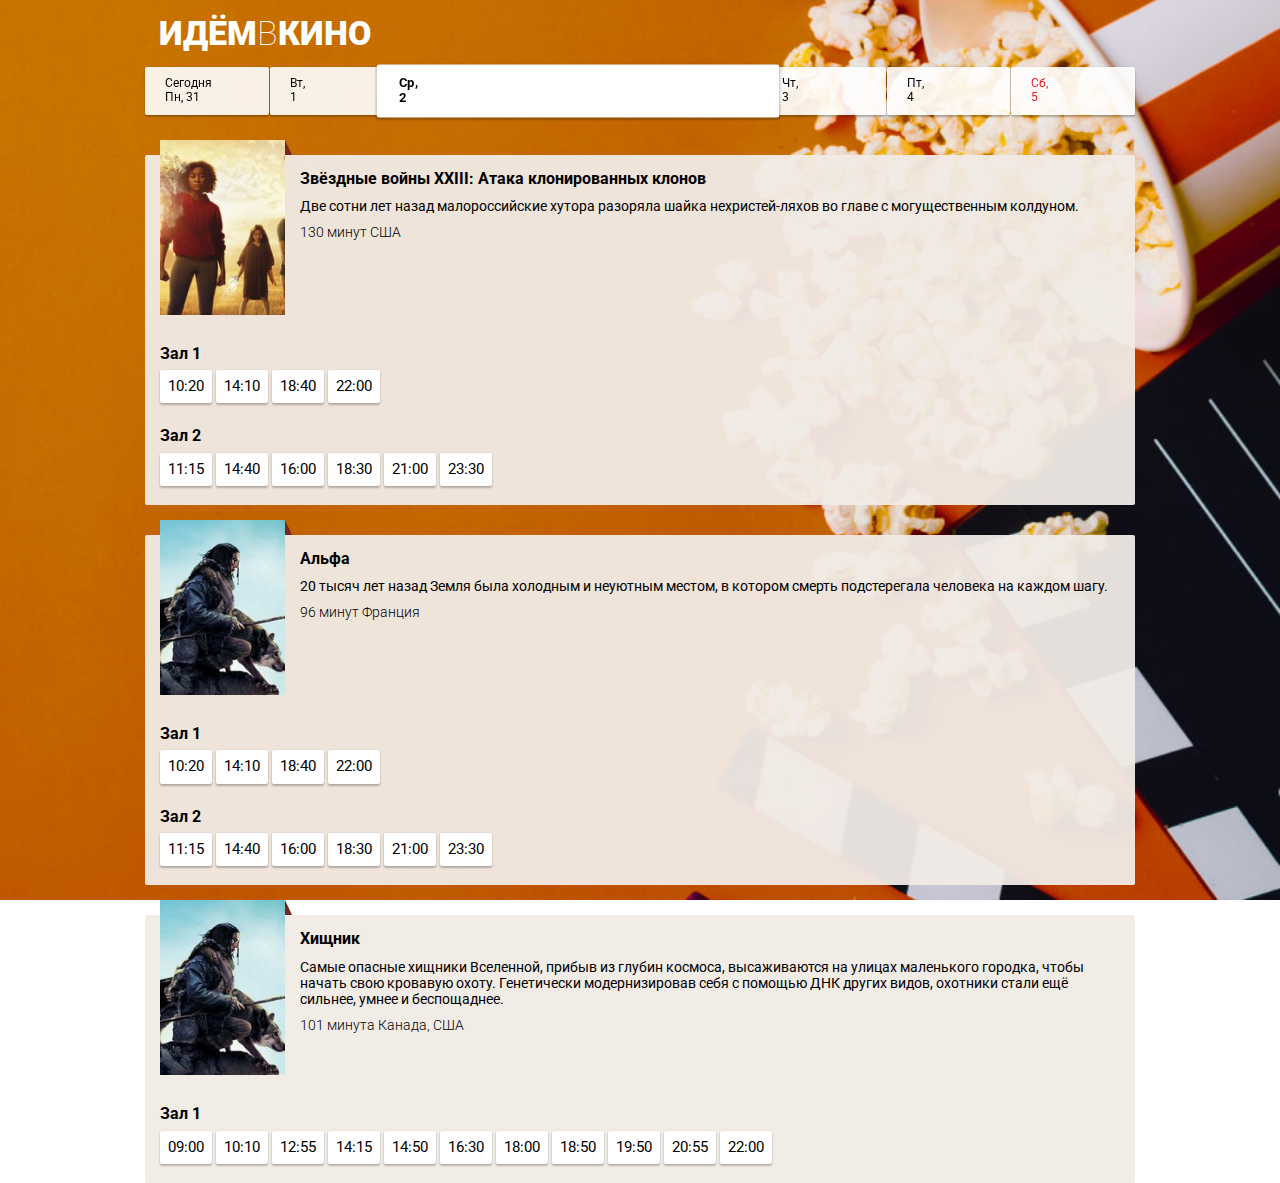
==== index.html @ c266696f "initial commit" ====
<!DOCTYPE html>
<html lang="ru">

<head>
  <meta charset="UTF-8">
  <meta name="viewport" content="width=device-width, initial-scale=1.0">
  <meta http-equiv="X-UA-Compatible" content="ie=edge">
  <title>ИдёмВКино</title>
  <link rel="stylesheet" href="css/normalize.css">
  <link rel="stylesheet" href="css/styles.css">
  <link href="https://fonts.googleapis.com/css?family=Roboto:100,300,400,500,700,900&amp;subset=cyrillic,cyrillic-ext,latin-ext" rel="stylesheet">
</head>

<body>
  <header class="page-header">
    <h1 class="page-header__title">Идём<span>в</span>кино</h1>
  </header>

  <nav class="page-nav">
    <a class="page-nav__day page-nav__day_today" href="#">
      <span class="page-nav__day-week">Пн</span><span class="page-nav__day-number">31</span>
    </a>
    <a class="page-nav__day" href="#">
      <span class="page-nav__day-week">Вт</span><span class="page-nav__day-number">1</span>
    </a>
    <a class="page-nav__day page-nav__day_chosen" href="#">
      <span class="page-nav__day-week">Ср</span><span class="page-nav__day-number">2</span>
    </a>
    <a class="page-nav__day" href="#">
      <span class="page-nav__day-week">Чт</span><span class="page-nav__day-number">3</span>
    </a>
    <a class="page-nav__day" href="#">
      <span class="page-nav__day-week">Пт</span><span class="page-nav__day-number">4</span>
    </a>
    <a class="page-nav__day page-nav__day_weekend" href="#">
      <span class="page-nav__day-week">Сб</span><span class="page-nav__day-number">5</span>
    </a>
  </nav>

  <main>
    <section class="movie">
      <div class="movie__info">
        <div class="movie__poster">
          <img class="movie__poster-image" alt="Звёздные войны постер" src="img/poster1.jpg">
        </div>
        <div class="movie__description">
          <h2 class="movie__title">Звёздные войны XXIII: Атака клонированных клонов</h2>
          <p class="movie__synopsis">Две сотни лет назад малороссийские хутора разоряла шайка нехристей-ляхов во главе с могущественным колдуном.</p>
          <p class="movie__data">
            <span class="movie__data-duration">130 минут</span>
            <span class="movie__data-origin">США</span>
          </p>
        </div>
      </div>

      <div class="movie-seances__hall">
        <h3 class="movie-seances__hall-title">Зал 1</h3>
        <ul class="movie-seances__list">
          <li class="movie-seances__time-block"><a class="movie-seances__time" href="hall.html">10:20</a></li>
          <li class="movie-seances__time-block"><a class="movie-seances__time" href="hall.html">14:10</a></li>
          <li class="movie-seances__time-block"><a class="movie-seances__time" href="hall.html">18:40</a></li>
          <li class="movie-seances__time-block"><a class="movie-seances__time" href="hall.html">22:00</a></li>
        </ul>
      </div>
      <div class="movie-seances__hall">
        <h3 class="movie-seances__hall-title">Зал 2</h3>
        <ul class="movie-seances__list">
          <li class="movie-seances__time-block"><a class="movie-seances__time" href="hall.html">11:15</a></li>
          <li class="movie-seances__time-block"><a class="movie-seances__time" href="hall.html">14:40</a></li>
          <li class="movie-seances__time-block"><a class="movie-seances__time" href="hall.html">16:00</a></li>
          <li class="movie-seances__time-block"><a class="movie-seances__time" href="hall.html">18:30</a></li>
          <li class="movie-seances__time-block"><a class="movie-seances__time" href="hall.html">21:00</a></li>
          <li class="movie-seances__time-block"><a class="movie-seances__time" href="hall.html">23:30</a></li>
        </ul>
      </div>
    </section>

    <section class="movie">
      <div class="movie__info">
        <div class="movie__poster">
          <img class="movie__poster-image" alt="Альфа постер" src="img/poster2.jpg">
        </div>
        <div class="movie__description">
          <h2 class="movie__title">Альфа</h2>
          <p class="movie__synopsis">20 тысяч лет назад Земля была холодным и неуютным местом, в котором смерть подстерегала человека на каждом шагу.</p>
          <p class="movie__data">
            <span class="movie__data-duration">96 минут</span>
            <span class="movie__data-origin">Франция</span>
          </p>
        </div>
      </div>
      <div class="movie-seances__hall">
        <h3 class="movie-seances__hall-title">Зал 1</h3>
        <ul class="movie-seances__list">
          <li class="movie-seances__time-block"><a class="movie-seances__time" href="hall.html">10:20</a></li>
          <li class="movie-seances__time-block"><a class="movie-seances__time" href="hall.html">14:10</a></li>
          <li class="movie-seances__time-block"><a class="movie-seances__time" href="hall.html">18:40</a></li>
          <li class="movie-seances__time-block"><a class="movie-seances__time" href="hall.html">22:00</a></li>
        </ul>
      </div>
      <div class="movie-seances__hall">
        <h3 class="movie-seances__hall-title">Зал 2</h3>
        <ul class="movie-seances__list">
          <li class="movie-seances__time-block"><a class="movie-seances__time" href="hall.html">11:15</a></li>
          <li class="movie-seances__time-block"><a class="movie-seances__time" href="hall.html">14:40</a></li>
          <li class="movie-seances__time-block"><a class="movie-seances__time" href="hall.html">16:00</a></li>
          <li class="movie-seances__time-block"><a class="movie-seances__time" href="hall.html">18:30</a></li>
          <li class="movie-seances__time-block"><a class="movie-seances__time" href="hall.html">21:00</a></li>
          <li class="movie-seances__time-block"><a class="movie-seances__time" href="hall.html">23:30</a></li>
        </ul>
      </div>
    </section>

    <section class="movie">
      <div class="movie__info">
        <div class="movie__poster">
          <img class="movie__poster-image" alt="Хищник постер" src="img/poster2.jpg">
        </div>
        <div class="movie__description">
          <h2 class="movie__title">Хищник</h2>
          <p class="movie__synopsis">Самые опасные хищники Вселенной, прибыв из глубин космоса, высаживаются на улицах маленького городка, чтобы начать свою кровавую охоту. Генетически модернизировав себя с помощью ДНК других видов, охотники стали ещё сильнее, умнее и беспощаднее.</p>
          <p class="movie__data">
            <span class="movie__data-duration">101 минута</span>
            <span class="movie__data-origin">Канада, США</span>
          </p>
        </div>
      </div>
      <div class="movie-seances__hall">
        <h3 class="movie-seances__hall-title">Зал 1</h3>
        <ul class="movie-seances__list">
          <li class="movie-seances__time-block"><a class="movie-seances__time" href="hall.html">09:00</a></li>
          <li class="movie-seances__time-block"><a class="movie-seances__time" href="hall.html">10:10</a></li>
          <li class="movie-seances__time-block"><a class="movie-seances__time" href="hall.html">12:55</a></li>
          <li class="movie-seances__time-block"><a class="movie-seances__time" href="hall.html">14:15</a></li>
          <li class="movie-seances__time-block"><a class="movie-seances__time" href="hall.html">14:50</a></li>
          <li class="movie-seances__time-block"><a class="movie-seances__time" href="hall.html">16:30</a></li>
          <li class="movie-seances__time-block"><a class="movie-seances__time" href="hall.html">18:00</a></li>
          <li class="movie-seances__time-block"><a class="movie-seances__time" href="hall.html">18:50</a></li>
          <li class="movie-seances__time-block"><a class="movie-seances__time" href="hall.html">19:50</a></li>
          <li class="movie-seances__time-block"><a class="movie-seances__time" href="hall.html">20:55</a></li>
          <li class="movie-seances__time-block"><a class="movie-seances__time" href="hall.html">22:00</a></li>
        </ul>
      </div>
    </section>
  </main>

</body>
</html>
---- css/styles.css ----
@charset "UTF-8";
* {
  margin: 0;
  padding: 0;
  box-sizing: border-box;
}

html {
  font-family: "Roboto", sans-serif;
  font-size: 62.5%;
}

body {
  background-image: url("../img/background.jpg");
  background-size: cover;
  background-attachment: fixed;
  background-position: right;
}

.page-header {
  padding: 1.4rem;
}

.page-header__title {
  margin: 0;
  font-weight: 900;
  font-size: 3.4rem;
  color: #FFFFFF;
  text-transform: uppercase;
}
.page-header__title span {
  font-weight: 100;
}

/* ~~~~~~~~~~~~ Главная ~~~~~~~~~~~~ */
.page-nav {
  position: sticky;
  top: 2px;
  padding-bottom: 1rem;
  display: flex;
  flex-wrap: nowrap;
  align-items: stretch;
  color: #000000;
  z-index: 10;
}
.page-nav .page-nav__day {
  flex-basis: 12.5%;
  font-size: 1.2rem;
  padding: 1rem;
  background: rgba(255, 255, 255, 0.9);
  box-shadow: 0px 2px 2px rgba(0, 0, 0, 0.24), 0px 0px 2px rgba(0, 0, 0, 0.12);
  border-radius: 2px;
  text-decoration: none;
  color: #000000;
}
.page-nav .page-nav__day:hover:not(.page-nav__day_chosen) {
  background: rgba(245, 245, 245, 0.9);
}
.page-nav .page-nav__day + .page-nav__day {
  margin-left: 1px;
}
.page-nav .page-nav__day .page-nav__day-week::after {
  content: ",";
}
.page-nav .page-nav__day .page-nav__day-number::before {
  content: " ";
}
.page-nav .page-nav__day .page-nav__day-week, .page-nav .page-nav__day .page-nav__day-number {
  display: block;
}
.page-nav .page-nav__day_chosen {
  flex-grow: 1;
  background-color: #FFFFFF;
  font-weight: 700;
  transform: scale(1.1);
}
.page-nav .page-nav__day_weekend {
  color: #DE2121;
}
.page-nav .page-nav__day_next {
  text-align: center;
}
.page-nav .page-nav__day_next::before {
  content: ">";
  font-family: monospace;
  font-weight: 700;
  font-size: 2.4rem;
}
.page-nav .page-nav__day_today .page-nav__day-week::before {
  content: "Сегодня";
  display: block;
}
.page-nav .page-nav__day_today .page-nav__day-week, .page-nav .page-nav__day_today .page-nav__day-number {
  display: inline;
}

.movie {
  position: relative;
  padding: 1.5rem;
  margin-top: 3rem;
  background: rgba(241, 235, 230, 0.95);
  color: #000000;
}
.movie .movie__info {
  display: flex;
}
.movie .movie__poster {
  position: relative;
  width: 12.5rem;
  height: 17.5rem;
  /*    left: 1.5rem;
      top: -1.5rem;*/
}
.movie .movie__poster .movie__poster-image {
  position: relative;
  top: -3rem;
  width: 12.5rem;
  height: 17.5rem;
}
.movie .movie__poster::after {
  content: "";
  display: block;
  position: absolute;
  right: -0.7rem;
  top: -3rem;
  border: 1.5rem solid transparent;
  border-bottom: 0 solid transparent;
  border-right: 0 solid transparent;
  border-left: 0.7rem solid rgb(119, 39, 32);
}
.movie .movie__description {
  flex-grow: 1;
  padding-left: 1.5rem;
}
.movie .movie__title {
  font-weight: 700;
  font-size: 1.6rem;
}
.movie .movie__synopsis {
  font-size: 1.4rem;
  margin-top: 1rem;
}
.movie .movie__data {
  font-size: 1.4rem;
  font-weight: 300;
  margin-top: 1rem;
}
.movie .movie-seances__hall + .movie-seances__hall {
  margin-top: 2rem;
}
.movie .movie-seances__hall .movie-seances__hall-title {
  font-weight: 700;
  font-size: 1.6rem;
}
.movie .movie-seances__hall .movie-seances__list {
  margin-top: 0.7rem;
  font-size: 0;
}
.movie .movie-seances__hall .movie-seances__time-block {
  display: inline-block;
  margin-bottom: 4px;
}
.movie .movie-seances__hall .movie-seances__time-block:nth-last-of-type(n + 1) {
  margin-right: 4px;
}
.movie .movie-seances__hall .movie-seances__time {
  display: block;
  padding: 8px;
  box-shadow: 0px 2px 2px rgba(0, 0, 0, 0.24), 0px 0px 2px rgba(0, 0, 0, 0.12);
  border-radius: 2px;
  background-color: #FFFFFF;
  color: #000000;
  text-decoration: none;
  font-size: 1.5rem;
}
.movie .movie-seances__hall .movie-seances__time:hover {
  background-color: #e7e7e7;
}
.movie .movie-seances__hall .movie-seances__time:active {
  position: relative;
  top: 1px;
  box-shadow: 0px 1px 1px rgba(0, 0, 0, 0.24), inset 1px 1px 1px rgba(0, 0, 0, 0.12);
}

/* ~~~~~~~~~~~~ Кинозал ~~~~~~~~~~~~ */
.accepting-button {
  display: block;
  margin: 3rem auto 0;
  box-shadow: 0px 3px 3px rgba(0, 0, 0, 0.24), 0px 0px 3px rgba(0, 0, 0, 0.12);
  border-radius: 3px;
  border: none;
  padding: 12px 57px;
  text-transform: uppercase;
  font-weight: 500;
  font-size: 1.4rem;
  background-color: #16A6AF;
  color: #FFFFFF;
}
.accepting-button:hover {
  background-color: #14959b;
}
.accepting-button:active {
  position: relative;
  top: 2px;
  box-shadow: 0px 1px 1px rgba(0, 0, 0, 0.24), inset 2px 2px 2px rgba(0, 0, 0, 0.12);
}

.buying {
  background-color: rgba(241, 235, 230, 0.95);
  padding-bottom: 3rem;
}

.buying__info {
  display: flex;
  align-items: center;
  justify-content: space-between;
  padding: 1.5rem;
}
.buying__info .buying__info-description {
  padding-right: 1.5rem;
}
.buying__info .buying__info-title, .buying__info .buying__info-hall {
  font-size: 1.6rem;
  font-weight: 700;
}
.buying__info .buying__info-start {
  font-size: 1.4rem;
  font-weight: 300;
  margin: 0.7rem 0;
}
.buying__info .buying__info-hint {
  position: relative;
  font-weight: 300;
  font-size: 1.4rem;
  text-align: center;
}
.buying__info .buying__info-hint p {
  position: relative;
  width: 10rem;
}
.buying__info .buying__info-hint p::before {
  content: "";
  position: absolute;
  left: -1rem;
  top: calc(50% - 1.6rem);
  display: block;
  width: 2.4rem;
  height: 3.2rem;
  background-image: url(../img/hint.png);
  background-size: 2.4rem 3.2rem;
}

.conf-step {
  text-align: center;
  background-color: #171D24;
  padding: 1.5rem 3rem 1.5rem;
}

.conf-step__wrapper {
  font-size: 0;
  display: inline-block;
  background-image: url(../img/screen.png);
  background-position: top;
  background-repeat: no-repeat;
  background-size: 100%;
  padding-top: 3rem;
}
.conf-step__wrapper::before {
  content: "";
}

.conf-step__row + .conf-step__row {
  margin-top: 4px;
}

.conf-step__chair {
  display: inline-block;
  vertical-align: middle;
  width: 2rem;
  height: 2rem;
  border: 1px solid #525252;
  box-sizing: border-box;
  border-radius: 4px;
}
.conf-step__chair:not(:first-of-type) {
  margin-left: 4px;
}

.conf-step__chair_disabled {
  opacity: 0;
}

.conf-step__chair_standard {
  background-color: #FFFFFF;
}

.conf-step__chair_vip {
  background-color: #F9953A;
}

.conf-step__chair_taken {
  background-color: transparent;
}

.conf-step__chair_selected {
  background-color: #25C4CE;
  box-shadow: 0px 0px 4px #16A6AF;
  transform: scale(1.2);
}

.conf-step__legend {
  padding-top: 3rem;
  font-size: 1.4rem;
  font-weight: 300;
  color: #FFFFFF;
  display: flex;
  flex-wrap: nowrap;
  text-align: left;
}
.conf-step__legend .col {
  max-width: 25rem;
}
.conf-step__legend .col:first-of-type {
  padding-right: 1.5rem;
  margin-left: auto;
}
.conf-step__legend .col:last-of-type {
  margin-right: auto;
}
.conf-step__legend .conf-step__legend-price + .conf-step__legend-price {
  margin-top: 1rem;
}

/* ~~~~~~~~~~~~ Билет ~~~~~~~~~~~~ */
.ticket__check, .ticket__info-wrapper {
  padding-left: 1.5rem;
  padding-right: 1.5rem;
  background-color: rgba(241, 235, 230, 0.95);
}

.ticket__check {
  position: relative;
  padding-top: 2.5rem;
  padding-bottom: 2.5rem;
}
.ticket__check::before {
  content: "";
  display: block;
  position: absolute;
  top: -3px;
  left: 0;
  right: 0;
  height: 3px;
  background-image: url(../img/border-top.png);
  background-size: 10px 3px;
}
.ticket__check::after {
  content: "";
  display: block;
  position: absolute;
  bottom: -3px;
  left: 0;
  right: 0;
  height: 3px;
  background-image: url(../img/border-bottom.png);
  background-size: 10px 3px;
}

.ticket__info-wrapper {
  position: relative;
  margin-top: 6px;
  padding-top: 2rem;
  padding-bottom: 3rem;
}
.ticket__info-wrapper::before {
  content: "";
  display: block;
  position: absolute;
  top: -3px;
  left: 0;
  right: 0;
  height: 3px;
  background-image: url(../img/border-top.png);
  background-size: 10px 3px;
}
.ticket__info-wrapper::after {
  content: "";
  display: block;
  position: absolute;
  bottom: -3px;
  left: 0;
  right: 0;
  height: 3px;
  background-image: url(../img/border-bottom.png);
  background-size: 10px 3px;
}

.ticket__check-title {
  font-weight: 700;
  font-size: 2.2rem;
  text-transform: uppercase;
  color: #C76F00;
}

.ticket__info {
  font-size: 1.6rem;
  color: #000000;
}
.ticket__info + .ticket__info {
  margin-top: 1rem;
}

.ticket__details {
  font-weight: 700;
}

.ticket__hint {
  font-weight: 300;
  font-size: 1.4rem;
  margin-top: 3rem;
}
.ticket__hint + .ticket__hint {
  margin-top: 1rem;
}

.ticket__info-qr {
  display: block;
  margin: 3rem auto 0;
  width: 20rem;
  height: 20rem;
}

@media screen and (max-width: 478px) {
  .movie__info {
    flex-direction: column;
    margin-bottom: 2rem;
  }
}
@media screen and (min-width: 479px) {
  .page-nav .page-nav__day {
    padding: 1rem 2rem;
  }
}
@media screen and (min-width: 990px) {
  .page-header, nav, main {
    width: 990px;
    margin: auto;
  }
  .movie, .buying {
    border-radius: 2px;
  }
  .buying__info-hint {
    display: none;
  }
}
/*================================================================*/
.movie .movie-seances__hall .accepting-button-disabled {
  background-color: #888888;
  pointer-events: none;
}

.accepting-button:disabled {
  background-color: #888888;
  pointer-events: none;
}

/*# sourceMappingURL=styles.css.map */
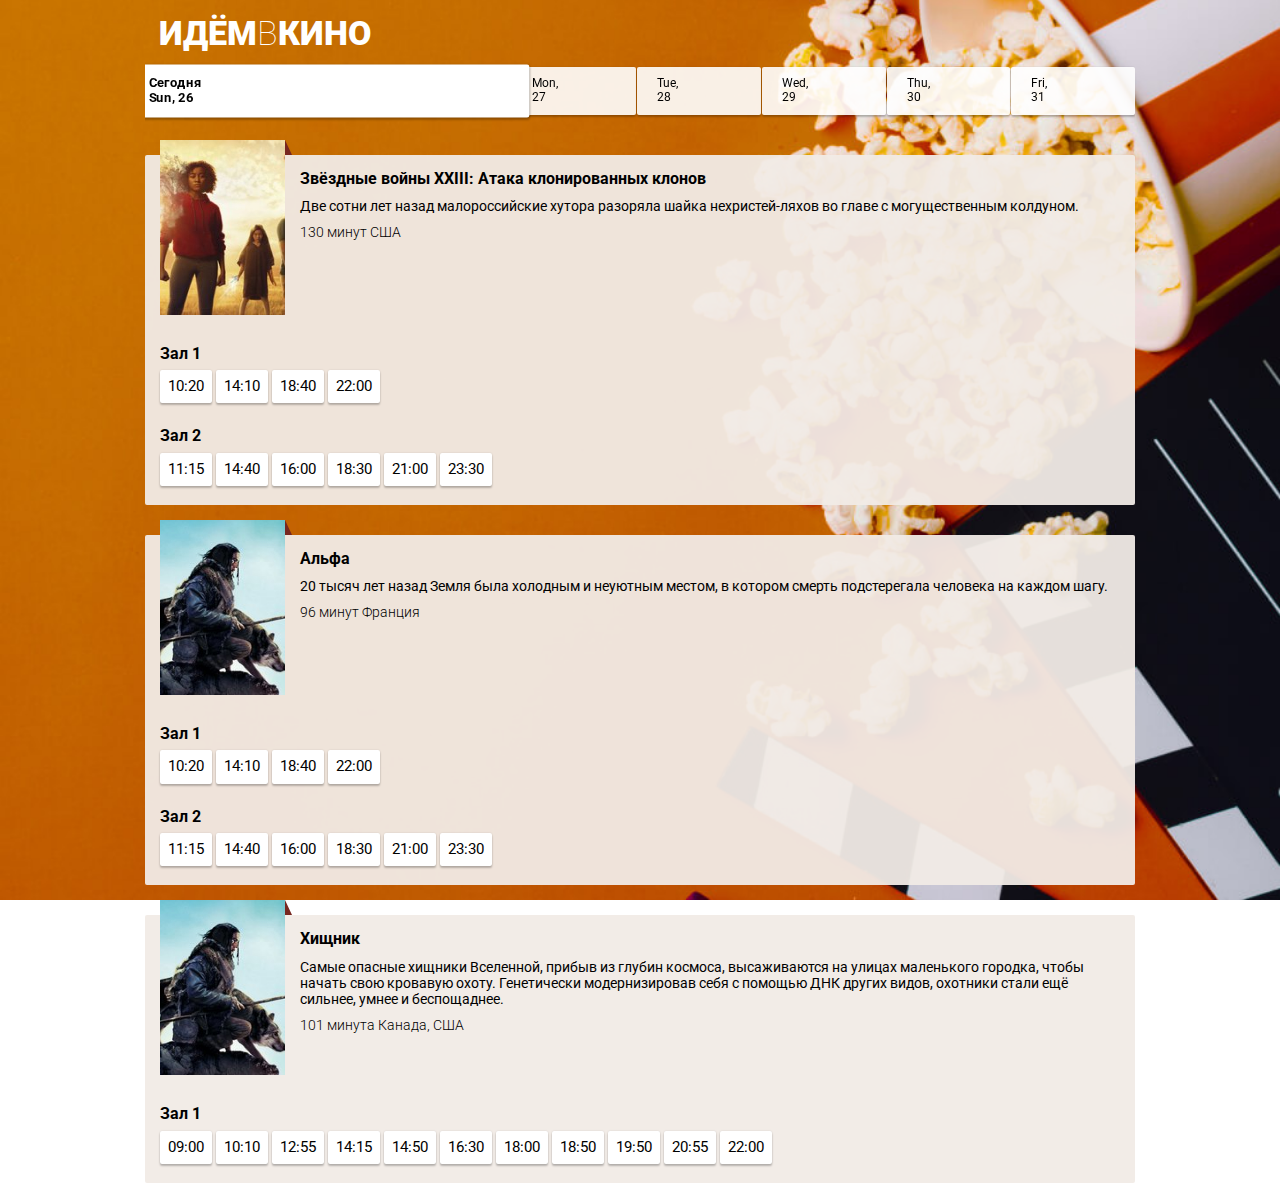
==== commit 8ec4cd4e: "homepage calendar is done" ====
--- a/index.html
+++ b/index.html
@@ -6,6 +6,7 @@
   <meta name="viewport" content="width=device-width, initial-scale=1.0">
   <meta http-equiv="X-UA-Compatible" content="ie=edge">
   <title>ИдёмВКино</title>
+  <script src="../js/cinema.js" defer></script>
   <link rel="stylesheet" href="css/normalize.css">
   <link rel="stylesheet" href="css/styles.css">
   <link href="https://fonts.googleapis.com/css?family=Roboto:100,300,400,500,700,900&amp;subset=cyrillic,cyrillic-ext,latin-ext" rel="stylesheet">
@@ -56,21 +57,21 @@
       <div class="movie-seances__hall">
         <h3 class="movie-seances__hall-title">Зал 1</h3>
         <ul class="movie-seances__list">
-          <li class="movie-seances__time-block"><a class="movie-seances__time" href="hall.html">10:20</a></li>
-          <li class="movie-seances__time-block"><a class="movie-seances__time" href="hall.html">14:10</a></li>
-          <li class="movie-seances__time-block"><a class="movie-seances__time" href="hall.html">18:40</a></li>
-          <li class="movie-seances__time-block"><a class="movie-seances__time" href="hall.html">22:00</a></li>
+          <li class="movie-seances__time-block"><a class="movie-seances__time" href="html/hall.html">10:20</a></li>
+          <li class="movie-seances__time-block"><a class="movie-seances__time" href="html/hall.html">14:10</a></li>
+          <li class="movie-seances__time-block"><a class="movie-seances__time" href="html/hall.html">18:40</a></li>
+          <li class="movie-seances__time-block"><a class="movie-seances__time" href="html/hall.html">22:00</a></li>
         </ul>
       </div>
       <div class="movie-seances__hall">
         <h3 class="movie-seances__hall-title">Зал 2</h3>
         <ul class="movie-seances__list">
-          <li class="movie-seances__time-block"><a class="movie-seances__time" href="hall.html">11:15</a></li>
-          <li class="movie-seances__time-block"><a class="movie-seances__time" href="hall.html">14:40</a></li>
-          <li class="movie-seances__time-block"><a class="movie-seances__time" href="hall.html">16:00</a></li>
-          <li class="movie-seances__time-block"><a class="movie-seances__time" href="hall.html">18:30</a></li>
-          <li class="movie-seances__time-block"><a class="movie-seances__time" href="hall.html">21:00</a></li>
-          <li class="movie-seances__time-block"><a class="movie-seances__time" href="hall.html">23:30</a></li>
+          <li class="movie-seances__time-block"><a class="movie-seances__time" href="html/hall.html">11:15</a></li>
+          <li class="movie-seances__time-block"><a class="movie-seances__time" href="html/hall.html">14:40</a></li>
+          <li class="movie-seances__time-block"><a class="movie-seances__time" href="html/hall.html">16:00</a></li>
+          <li class="movie-seances__time-block"><a class="movie-seances__time" href="html/hall.html">18:30</a></li>
+          <li class="movie-seances__time-block"><a class="movie-seances__time" href="html/hall.html">21:00</a></li>
+          <li class="movie-seances__time-block"><a class="movie-seances__time" href="html/hall.html">23:30</a></li>
         </ul>
       </div>
     </section>
@@ -92,21 +93,21 @@
       <div class="movie-seances__hall">
         <h3 class="movie-seances__hall-title">Зал 1</h3>
         <ul class="movie-seances__list">
-          <li class="movie-seances__time-block"><a class="movie-seances__time" href="hall.html">10:20</a></li>
-          <li class="movie-seances__time-block"><a class="movie-seances__time" href="hall.html">14:10</a></li>
-          <li class="movie-seances__time-block"><a class="movie-seances__time" href="hall.html">18:40</a></li>
-          <li class="movie-seances__time-block"><a class="movie-seances__time" href="hall.html">22:00</a></li>
+          <li class="movie-seances__time-block"><a class="movie-seances__time" href="html/hall.html">10:20</a></li>
+          <li class="movie-seances__time-block"><a class="movie-seances__time" href="html/hall.html">14:10</a></li>
+          <li class="movie-seances__time-block"><a class="movie-seances__time" href="html/hall.html">18:40</a></li>
+          <li class="movie-seances__time-block"><a class="movie-seances__time" href="html/hall.html">22:00</a></li>
         </ul>
       </div>
       <div class="movie-seances__hall">
         <h3 class="movie-seances__hall-title">Зал 2</h3>
         <ul class="movie-seances__list">
-          <li class="movie-seances__time-block"><a class="movie-seances__time" href="hall.html">11:15</a></li>
-          <li class="movie-seances__time-block"><a class="movie-seances__time" href="hall.html">14:40</a></li>
-          <li class="movie-seances__time-block"><a class="movie-seances__time" href="hall.html">16:00</a></li>
-          <li class="movie-seances__time-block"><a class="movie-seances__time" href="hall.html">18:30</a></li>
-          <li class="movie-seances__time-block"><a class="movie-seances__time" href="hall.html">21:00</a></li>
-          <li class="movie-seances__time-block"><a class="movie-seances__time" href="hall.html">23:30</a></li>
+          <li class="movie-seances__time-block"><a class="movie-seances__time" href="html/hall.html">11:15</a></li>
+          <li class="movie-seances__time-block"><a class="movie-seances__time" href="html/hall.html">14:40</a></li>
+          <li class="movie-seances__time-block"><a class="movie-seances__time" href="html/hall.html">16:00</a></li>
+          <li class="movie-seances__time-block"><a class="movie-seances__time" href="html/hall.html">18:30</a></li>
+          <li class="movie-seances__time-block"><a class="movie-seances__time" href="html/hall.html">21:00</a></li>
+          <li class="movie-seances__time-block"><a class="movie-seances__time" href="html/hall.html">23:30</a></li>
         </ul>
       </div>
     </section>
@@ -128,21 +129,20 @@
       <div class="movie-seances__hall">
         <h3 class="movie-seances__hall-title">Зал 1</h3>
         <ul class="movie-seances__list">
-          <li class="movie-seances__time-block"><a class="movie-seances__time" href="hall.html">09:00</a></li>
-          <li class="movie-seances__time-block"><a class="movie-seances__time" href="hall.html">10:10</a></li>
-          <li class="movie-seances__time-block"><a class="movie-seances__time" href="hall.html">12:55</a></li>
-          <li class="movie-seances__time-block"><a class="movie-seances__time" href="hall.html">14:15</a></li>
-          <li class="movie-seances__time-block"><a class="movie-seances__time" href="hall.html">14:50</a></li>
-          <li class="movie-seances__time-block"><a class="movie-seances__time" href="hall.html">16:30</a></li>
-          <li class="movie-seances__time-block"><a class="movie-seances__time" href="hall.html">18:00</a></li>
-          <li class="movie-seances__time-block"><a class="movie-seances__time" href="hall.html">18:50</a></li>
-          <li class="movie-seances__time-block"><a class="movie-seances__time" href="hall.html">19:50</a></li>
-          <li class="movie-seances__time-block"><a class="movie-seances__time" href="hall.html">20:55</a></li>
-          <li class="movie-seances__time-block"><a class="movie-seances__time" href="hall.html">22:00</a></li>
+          <li class="movie-seances__time-block"><a class="movie-seances__time" href="html/hall.html">09:00</a></li>
+          <li class="movie-seances__time-block"><a class="movie-seances__time" href="html/hall.html">10:10</a></li>
+          <li class="movie-seances__time-block"><a class="movie-seances__time" href="html/hall.html">12:55</a></li>
+          <li class="movie-seances__time-block"><a class="movie-seances__time" href="html/hall.html">14:15</a></li>
+          <li class="movie-seances__time-block"><a class="movie-seances__time" href="html/hall.html">14:50</a></li>
+          <li class="movie-seances__time-block"><a class="movie-seances__time" href="html/hall.html">16:30</a></li>
+          <li class="movie-seances__time-block"><a class="movie-seances__time" href="html/hall.html">18:00</a></li>
+          <li class="movie-seances__time-block"><a class="movie-seances__time" href="html/hall.html">18:50</a></li>
+          <li class="movie-seances__time-block"><a class="movie-seances__time" href="html/hall.html">19:50</a></li>
+          <li class="movie-seances__time-block"><a class="movie-seances__time" href="html/hall.html">20:55</a></li>
+          <li class="movie-seances__time-block"><a class="movie-seances__time" href="html/hall.html">22:00</a></li>
         </ul>
       </div>
     </section>
   </main>
-
 </body>
 </html>
--- a/css/styles.css
+++ b/css/styles.css
@@ -42,6 +42,7 @@
   align-items: stretch;
   color: #000000;
   z-index: 10;
+  overflow-x: clip;
 }
 .page-nav .page-nav__day {
   flex-basis: 12.5%;
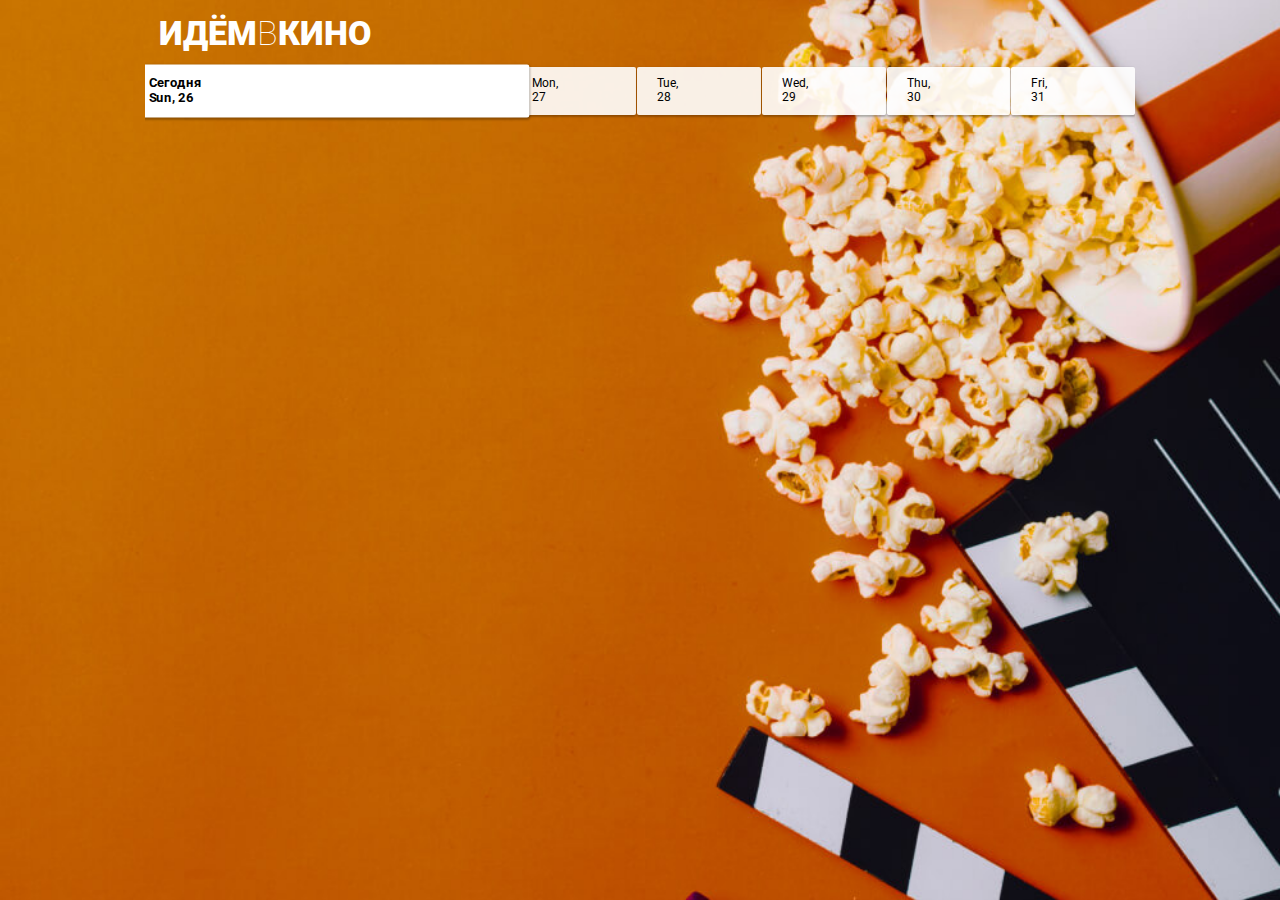
==== commit fbbf7305: "html example content removed" ====
--- a/index.html
+++ b/index.html
@@ -6,7 +6,7 @@
   <meta name="viewport" content="width=device-width, initial-scale=1.0">
   <meta http-equiv="X-UA-Compatible" content="ie=edge">
   <title>ИдёмВКино</title>
-  <script src="../js/cinema.js" defer></script>
+  <script type="module" src="js/cinema.js"></script>
   <link rel="stylesheet" href="css/normalize.css">
   <link rel="stylesheet" href="css/styles.css">
   <link href="https://fonts.googleapis.com/css?family=Roboto:100,300,400,500,700,900&amp;subset=cyrillic,cyrillic-ext,latin-ext" rel="stylesheet">
@@ -18,131 +18,10 @@
   </header>
 
   <nav class="page-nav">
-    <a class="page-nav__day page-nav__day_today" href="#">
-      <span class="page-nav__day-week">Пн</span><span class="page-nav__day-number">31</span>
-    </a>
-    <a class="page-nav__day" href="#">
-      <span class="page-nav__day-week">Вт</span><span class="page-nav__day-number">1</span>
-    </a>
-    <a class="page-nav__day page-nav__day_chosen" href="#">
-      <span class="page-nav__day-week">Ср</span><span class="page-nav__day-number">2</span>
-    </a>
-    <a class="page-nav__day" href="#">
-      <span class="page-nav__day-week">Чт</span><span class="page-nav__day-number">3</span>
-    </a>
-    <a class="page-nav__day" href="#">
-      <span class="page-nav__day-week">Пт</span><span class="page-nav__day-number">4</span>
-    </a>
-    <a class="page-nav__day page-nav__day_weekend" href="#">
-      <span class="page-nav__day-week">Сб</span><span class="page-nav__day-number">5</span>
-    </a>
   </nav>
 
   <main>
-    <section class="movie">
-      <div class="movie__info">
-        <div class="movie__poster">
-          <img class="movie__poster-image" alt="Звёздные войны постер" src="img/poster1.jpg">
-        </div>
-        <div class="movie__description">
-          <h2 class="movie__title">Звёздные войны XXIII: Атака клонированных клонов</h2>
-          <p class="movie__synopsis">Две сотни лет назад малороссийские хутора разоряла шайка нехристей-ляхов во главе с могущественным колдуном.</p>
-          <p class="movie__data">
-            <span class="movie__data-duration">130 минут</span>
-            <span class="movie__data-origin">США</span>
-          </p>
-        </div>
-      </div>
 
-      <div class="movie-seances__hall">
-        <h3 class="movie-seances__hall-title">Зал 1</h3>
-        <ul class="movie-seances__list">
-          <li class="movie-seances__time-block"><a class="movie-seances__time" href="html/hall.html">10:20</a></li>
-          <li class="movie-seances__time-block"><a class="movie-seances__time" href="html/hall.html">14:10</a></li>
-          <li class="movie-seances__time-block"><a class="movie-seances__time" href="html/hall.html">18:40</a></li>
-          <li class="movie-seances__time-block"><a class="movie-seances__time" href="html/hall.html">22:00</a></li>
-        </ul>
-      </div>
-      <div class="movie-seances__hall">
-        <h3 class="movie-seances__hall-title">Зал 2</h3>
-        <ul class="movie-seances__list">
-          <li class="movie-seances__time-block"><a class="movie-seances__time" href="html/hall.html">11:15</a></li>
-          <li class="movie-seances__time-block"><a class="movie-seances__time" href="html/hall.html">14:40</a></li>
-          <li class="movie-seances__time-block"><a class="movie-seances__time" href="html/hall.html">16:00</a></li>
-          <li class="movie-seances__time-block"><a class="movie-seances__time" href="html/hall.html">18:30</a></li>
-          <li class="movie-seances__time-block"><a class="movie-seances__time" href="html/hall.html">21:00</a></li>
-          <li class="movie-seances__time-block"><a class="movie-seances__time" href="html/hall.html">23:30</a></li>
-        </ul>
-      </div>
-    </section>
-
-    <section class="movie">
-      <div class="movie__info">
-        <div class="movie__poster">
-          <img class="movie__poster-image" alt="Альфа постер" src="img/poster2.jpg">
-        </div>
-        <div class="movie__description">
-          <h2 class="movie__title">Альфа</h2>
-          <p class="movie__synopsis">20 тысяч лет назад Земля была холодным и неуютным местом, в котором смерть подстерегала человека на каждом шагу.</p>
-          <p class="movie__data">
-            <span class="movie__data-duration">96 минут</span>
-            <span class="movie__data-origin">Франция</span>
-          </p>
-        </div>
-      </div>
-      <div class="movie-seances__hall">
-        <h3 class="movie-seances__hall-title">Зал 1</h3>
-        <ul class="movie-seances__list">
-          <li class="movie-seances__time-block"><a class="movie-seances__time" href="html/hall.html">10:20</a></li>
-          <li class="movie-seances__time-block"><a class="movie-seances__time" href="html/hall.html">14:10</a></li>
-          <li class="movie-seances__time-block"><a class="movie-seances__time" href="html/hall.html">18:40</a></li>
-          <li class="movie-seances__time-block"><a class="movie-seances__time" href="html/hall.html">22:00</a></li>
-        </ul>
-      </div>
-      <div class="movie-seances__hall">
-        <h3 class="movie-seances__hall-title">Зал 2</h3>
-        <ul class="movie-seances__list">
-          <li class="movie-seances__time-block"><a class="movie-seances__time" href="html/hall.html">11:15</a></li>
-          <li class="movie-seances__time-block"><a class="movie-seances__time" href="html/hall.html">14:40</a></li>
-          <li class="movie-seances__time-block"><a class="movie-seances__time" href="html/hall.html">16:00</a></li>
-          <li class="movie-seances__time-block"><a class="movie-seances__time" href="html/hall.html">18:30</a></li>
-          <li class="movie-seances__time-block"><a class="movie-seances__time" href="html/hall.html">21:00</a></li>
-          <li class="movie-seances__time-block"><a class="movie-seances__time" href="html/hall.html">23:30</a></li>
-        </ul>
-      </div>
-    </section>
-
-    <section class="movie">
-      <div class="movie__info">
-        <div class="movie__poster">
-          <img class="movie__poster-image" alt="Хищник постер" src="img/poster2.jpg">
-        </div>
-        <div class="movie__description">
-          <h2 class="movie__title">Хищник</h2>
-          <p class="movie__synopsis">Самые опасные хищники Вселенной, прибыв из глубин космоса, высаживаются на улицах маленького городка, чтобы начать свою кровавую охоту. Генетически модернизировав себя с помощью ДНК других видов, охотники стали ещё сильнее, умнее и беспощаднее.</p>
-          <p class="movie__data">
-            <span class="movie__data-duration">101 минута</span>
-            <span class="movie__data-origin">Канада, США</span>
-          </p>
-        </div>
-      </div>
-      <div class="movie-seances__hall">
-        <h3 class="movie-seances__hall-title">Зал 1</h3>
-        <ul class="movie-seances__list">
-          <li class="movie-seances__time-block"><a class="movie-seances__time" href="html/hall.html">09:00</a></li>
-          <li class="movie-seances__time-block"><a class="movie-seances__time" href="html/hall.html">10:10</a></li>
-          <li class="movie-seances__time-block"><a class="movie-seances__time" href="html/hall.html">12:55</a></li>
-          <li class="movie-seances__time-block"><a class="movie-seances__time" href="html/hall.html">14:15</a></li>
-          <li class="movie-seances__time-block"><a class="movie-seances__time" href="html/hall.html">14:50</a></li>
-          <li class="movie-seances__time-block"><a class="movie-seances__time" href="html/hall.html">16:30</a></li>
-          <li class="movie-seances__time-block"><a class="movie-seances__time" href="html/hall.html">18:00</a></li>
-          <li class="movie-seances__time-block"><a class="movie-seances__time" href="html/hall.html">18:50</a></li>
-          <li class="movie-seances__time-block"><a class="movie-seances__time" href="html/hall.html">19:50</a></li>
-          <li class="movie-seances__time-block"><a class="movie-seances__time" href="html/hall.html">20:55</a></li>
-          <li class="movie-seances__time-block"><a class="movie-seances__time" href="html/hall.html">22:00</a></li>
-        </ul>
-      </div>
-    </section>
   </main>
 </body>
 </html>
--- a/css/styles.css
+++ b/css/styles.css
@@ -53,6 +53,7 @@
   border-radius: 2px;
   text-decoration: none;
   color: #000000;
+  transition: 0.2s all ease-in-out;
 }
 .page-nav .page-nav__day:hover:not(.page-nav__day_chosen) {
   background: rgba(245, 245, 245, 0.9);
@@ -74,6 +75,7 @@
   background-color: #FFFFFF;
   font-weight: 700;
   transform: scale(1.1);
+  transition: 0.2s all ease-in-out;
 }
 .page-nav .page-nav__day_weekend {
   color: #DE2121;
@@ -269,6 +271,13 @@
 .conf-step__wrapper::before {
   content: "";
 }
+.conf-step__wrapper .conf-step__chair:hover:not(.conf-step__chair_taken):not(.conf-step__chair_disabled) {
+  opacity: 0.9;
+}
+
+.conf-step__row {
+  display: flex;
+}
 
 .conf-step__row + .conf-step__row {
   margin-top: 4px;
@@ -291,7 +300,7 @@
   opacity: 0;
 }
 
-.conf-step__chair_standard {
+.conf-step__chair_standart {
   background-color: #FFFFFF;
 }
 
